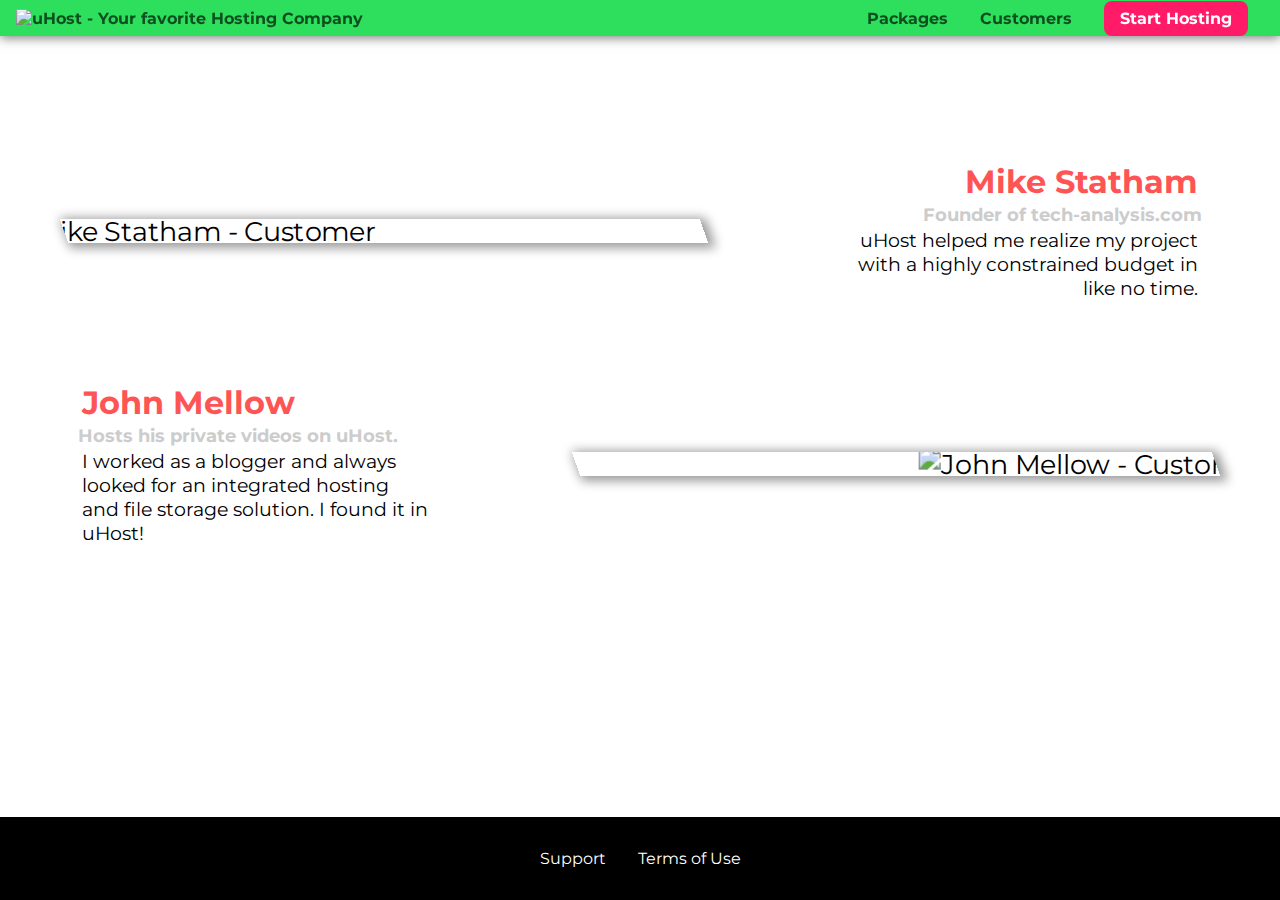
==== customers/index.html @ 2a942ebc "Add files via upload" ====
<!DOCTYPE html>
<html lang="en">

<head>
    <meta charset="UTF-8">
    <meta name="viewport" content="width=device-width, initial-scale=1.0">
    <meta http-equiv="X-UA-Compatible" content="ie=edge">
    <title>uHost Customers</title>
    <link rel="shortcut icon" href="../favicon.png">
    <link rel="stylesheet" href="../sharedweb.css">
    <link rel="stylesheet" href="customers.css">
    <script  defer src="../shared.js"></script>
</head>

<body>
    <div class="backdrop"></div>
  <header class="main-header">
    <div class="">
        <button class="toggle-button">
            <span class="toggle-button__bar"></span>
            <span class="toggle-button__bar"></span>
            <span class="toggle-button__bar"></span>
        </button>
        <a href="../index.html" class="main-header__brand">
           <img src="../images/uhost-icon.png" alt="uHost - Your favorite Hosting Company">
        </a>
    </div>
    <nav class="main-nav">
        <ul class="main-nav__items">
            <li class="main-nav__item">
                <a href="../Packages/index.html">Packages</a>
            </li>
            <li class="main-nav__item">
                <a href="index.html">Customers</a>
            </li>
            <li class="main-nav__item main-nav__item--cta">
                <a href="../start-hosting/index.html">Start Hosting</a>
            </li>
            
        </ul>
    </nav>
</header>
<nav class="mobile-nav">
    <ul class="mobile-nav__items">
        <li class="mobile-nav__item">
            <a href="../packages/index.html">Packages</a>
        </li>
        <li class="mobile-nav__item">
            <a href="index.html">Customers</a>
        </li>
        <li class="mobile-nav__item mobile-nav__item--cta">
            <a href="../start-hosting/index.html">Start Hosting</a>
        </li>
    </ul>
</nav>
    <main>
        <div>
            <div class="testimonial" id="customer-1">
                <div class="testimonial__image-container">
                    <img src="../images/customer-1.jpg" alt="Mike Statham - Customer" class="testimonial__image">
                </div>
                <div class="testimonial__info">
                    <h1 class="testimonial__name">Mike Statham</h1>
                    <h2 class="testimonial__subtitle">Founder of
                        <a href="tech-analysis.com">tech-analysis.com</a>
                    </h2>
                    <p class="testimonial__text">uHost helped me realize my project with a highly constrained budget in like no time.</p>
                </div>
            </div>
            <div class="testimonial" id="customer-2">

                <div class="testimonial__info">
                    <h1 class="testimonial__name">John Mellow</h1>
                    <h2 class="testimonial__subtitle">Hosts his private videos on uHost.
                    </h2>
                    <p class="testimonial__text">I worked as a blogger and always looked for an integrated hosting and file storage solution. I found
                        it in uHost!
                    </p>
                </div>
                <div class="testimonial__image-container">
                    <img src="../images/customer-2.jpg" alt="John Mellow - Customer" class="testimonial__image">
                </div>
            </div>
        </div>
    </main>
    <footer class="main-footer">
        <nav>
            <ul class="main-footer__links">
                <li class="main-footer__link">
                    <a href="#">Support</a>
                </li>
                <li class="main-footer__link">
                    <a href="#">Terms of Use</a>
                </li>
            </ul>
        </nav>
    </footer>

</body>

</html>
---- sharedweb.css ----
@import url('https://fonts.googleapis.com/css2?family=Roboto&display=swap');
@import url('https://fonts.googleapis.com/css2?family=Anton&display=swap');
@import url('https://fonts.googleapis.com/css2?family=Montserrat:wght@400;700&display=swap');

:root{
  --dark-green: #0e4f1f;
  --highlight-color: #ff1b68;
}

*{
  -webkit-box-sizing: border-box;
          box-sizing: border-box;
}
html{
  height: 100%;
}

body{
  font-family: 'Montserrat', sans-serif;
  margin: 0;
  display: -ms-grid;
  display: grid;
  -ms-grid-rows: 3.5rem auto fit-content(8rem);
  grid-template-rows: 3.5rem auto fit-content(8rem);
      grid-template-areas: "header"
                       "main"
                       "footer";
  /* padding-top: 3.5rem; */
  height: 100%;
}
body::-webkit-scrollbar {
  display: none;
}
.body {
  -ms-overflow-style: none;  /* IE and Edge */
  scrollbar-width: none;  /* Firefox */
}
main{
  -ms-grid-row: 2;
  -ms-grid-column: 1;
  /* min-height: cal(100vh - 3.5rem - 8rem); */
  /* grid-row: 2 / 3; */
  grid-area: main;
}
.backdrop{
  display: none;
  position: fixed;
  opacity: 0;
  top: 0;
  left: 0;
  z-index: 100;
  width: 100%;
  height: 200%;
  background: rgba(0, 0, 0, 0.5);
  -webkit-transition: opacity 0.2s linear;
  -o-transition: opacity 0.2s linear;
  transition: opacity 0.2s linear;
}
.main-header{
  width: 100%;
  background-color: #2ddf5c;
  padding: 0.5rem 1rem;
  position: fixed;
  top: 0;
  left: 0;
  -webkit-box-shadow: 0px 2px 10px  rgba(0, 0, 0, 0.5);
          box-shadow: 0px 2px 10px  rgba(0, 0, 0, 0.5);
  z-index: 60;
  display: -webkit-box;
  display: -ms-flexbox;
  display: flex;
  -webkit-box-align: center;
      -ms-flex-align: center;
          align-items: center;
  -webkit-box-pack: justify;
      -ms-flex-pack: justify;
          justify-content: space-between;
 }

 .toggle-button {
  width: 3rem;
  background: transparent;
  border: none;
  cursor: pointer;
  padding-top: 0;
  padding-bottom: 0;
  vertical-align: middle;
}

.toggle-button:focus {
  outline: none;
}

.toggle-button__bar {
  width: 100%;
  height: 0.2rem;
  background: black;
  display: block;
  margin: 0.6rem 0;
}

 .main-header__brand{
  color: var(--dark-green, #0e4f1f);
  text-decoration: none;
  font-weight: bold;
 }
 .main-header__brand img{
    height: 2.5rem;
    vertical-align: middle;
 }
 .main-nav{
  display: none;
}
 .main-nav__items{
  margin: 0;
  padding: 0;
  list-style: none;
  color: var(--dark-green);
  display: -webkit-box;
  display: -ms-flexbox;
  display: flex;
  }
.main-nav__item{
  margin: 0 1rem; 
}
.main-nav__item a,
.mobile-nav__item a{
  text-decoration: none;
  color: var(--dark-green);
  font-weight: bold;
  padding: 0.18rem 0;
}
.main-nav__item a:hover,
.main-nav__item a:active{
  color: white;
  border-bottom: 3px solid white;
}
.main-nav__item--cta{
  -webkit-animation: wiggle 400ms 3s 8 ease-out none;
          animation: wiggle 400ms 3s 8 ease-out none;
}
.main-nav__item--cta a,
.mobile-nav__item--cta a{
  color: white;
  background: var( --highlight-color);
  padding: 0.5rem 1rem;
  border-radius: 8px;
  
}
.main-nav__item--cta a:hover,
.main-nav__item--cta a:active,
.mobile-nav__item--cta a:hover,
.mobile-nav__item--cta a:active{
  color: var( --highlight-color);
  background: white;
  border: none; 
}

@media(min-width : 40rem){

  .toggle-button{
    display: none;
  }
  .main-nav{
  /* display: inline-block;
  text-align: right;
  width: calc(100% - 44px);
  vertical-align: middle; */
  display: -webkit-box;
  display: -ms-flexbox;
  display: flex;
  }
 
}

.main-footer{
  -ms-grid-row: 3;
  -ms-grid-column: 1;
  background: black;
  padding: 2rem;
  margin-top: 3rem;
  /* grid-row: 3 / 4; */
  grid-area: footer;

}
.main-footer__links{
  list-style: none;
  margin: 0;
  padding: 0;
  display: -webkit-box;
  display: -ms-flexbox;
  display: flex;
  -webkit-box-orient: vertical;
  -webkit-box-direction: normal;
      -ms-flex-direction: column;
          flex-direction: column;
  -webkit-box-align: center;
      -ms-flex-align: center;
          align-items: center;

}
.main-footer__link{
  margin: 0.5rem 0rem;
}
.main-footer__link a{
  text-decoration: none;
  color: white;
}
.main-footer__link a:hover,
.main-footer__link a:active{
  color: #ccc;
}
.mobile-nav {
  position: fixed;
  z-index: 101;
  top: 0;
  left: 0;
  background: white;
  width: 80%;
  height: 100vh;
  -webkit-transform: translateX(-100%);
      -ms-transform: translateX(-100%);
          transform: translateX(-100%);
  -webkit-transition: -webkit-transform 250ms ease-in-out;
  transition: -webkit-transform 250ms ease-in-out;
  -o-transition: transform 250ms ease-in-out ;
  transition: transform 250ms ease-in-out ;
  transition: transform 250ms ease-in-out, -webkit-transform 250ms ease-in-out;
}

.mobile-nav__items {
  width: 100%;
  height: 100%;
  list-style: none;
  margin: 0% auto;
  padding: 0;
  display: -webkit-box;
  display: -ms-flexbox;
  display: flex;
  -webkit-box-orient: vertical;
  -webkit-box-direction: normal;
      -ms-flex-direction: column;
          flex-direction: column;
  -webkit-box-align: center;
      -ms-flex-align: center;
          align-items: center;
  -webkit-box-pack: center;
      -ms-flex-pack: center;
          justify-content: center;
}

.mobile-nav__item {
  margin: 1rem 0;
}

.mobile-nav__item a {
  font-size: 1.5rem;
}
.button{
  background-color: var(--dark-green, #0e4f1f);
  color: white;
  font: inherit;
  border: 2px solid var(--dark-green);
  padding: 0.5rem;
  border-radius: 5px;
  font-weight: bold;
  cursor: pointer;
}
.button:hover,
.button:active{
  background: white;
  color: var(--dark-green);
}
.button:focus{
  outline: none;
}
.button[disabled]{
  cursor: not-allowed;
  border: #a1a1a1;
  background: #ccc;
  color: #a1a1a1;
}
.open{
  display: block !important;
  opacity: 1 !important;
  -webkit-transform: translateY(0) !important;
      -ms-transform: translateY(0) !important;
          transform: translateY(0) !important;
}


@media(min-width : 40rem){

  .main-footer__link{
    
    margin: 0rem 1rem;
  }
  .main-footer__links{
    -webkit-box-orient: horizontal;
    -webkit-box-direction: normal;
        -ms-flex-direction: row;
            flex-direction: row;
    -webkit-box-align: center;
        -ms-flex-align: center;
            align-items: center;
    -webkit-box-pack: center;
        -ms-flex-pack: center;
            justify-content: center;
  
  }
}

@-webkit-keyframes wiggle{
  0%{
    -webkit-transform: rotateZ(0);
            transform: rotateZ(0);
  }
  50%{
    -webkit-transform: rotateZ(-10deg);
            transform: rotateZ(-10deg);
  }
  100%{
    -webkit-transform: rotateZ(10deg);
            transform: rotateZ(10deg);
  }

}

@keyframes wiggle{
  0%{
    -webkit-transform: rotateZ(0);
            transform: rotateZ(0);
  }
  50%{
    -webkit-transform: rotateZ(-10deg);
            transform: rotateZ(-10deg);
  }
  100%{
    -webkit-transform: rotateZ(10deg);
            transform: rotateZ(10deg);
  }

}
---- customers/customers.css ----
main{
  padding-top: 2.5rem;
}

.testimonial {
  font-size: 1.2rem;

}

/* .testimonial__list {
  width: 80%;
  margin: auto;
} */

.testimonial__image-container{
  width: 60%;
  max-width: 40rem;
  /* display: inline-block; */
  /* vertical-align: middle; */
  box-shadow: 3px 2px 10px 3px rgba(0, 0, 0, 0.4);
  transform: skewX(20deg);
  overflow: hidden;

}
#customer-1:hover .testimonial__image-container {
  animation : flip-customer 1s ease-out forwards;
}
.testimonial__image{
  width: 100%;
  vertical-align: top;
  transform: skewX(-20deg) scale(1.4);
}

.testimonial__info {
  text-align: right;
  padding: 0.9rem;
}

#customer-2.testimonial {
  text-align: right;
}

#customer-2 .testimonial__info {
  text-align: left;
}

.testimonial__name {
  margin: 0.2rem;
  color: #ff5454;
  font-size: 2rem;
}
/* .testimonial__name:hover{
  letter-spacing: 5px;
  font-variant: small-caps;
} */

.testimonial__subtitle {
  margin: 0;
  font-size: 1.1rem;
  color: #ccc;
}

.testimonial__subtitle a {
  color: inherit;
  text-decoration: none;
}

.testimonial__subtitle a:hover,
.testimonial__subtitle a:active {
  color: #7a7a7a;
}

.testimonial__text {
  margin: 0.2rem;
  /* font-variant: small-caps; */
  /* letter-spacing: 5px; */
  /* white-space: normal; */
}

@media (min-width: 40rem){

  .testimonial {
    margin: 3rem auto;
    max-width: 1500px;
    display: flex;
    align-items: center;
    justify-content: space-around;
  }

  .testimonial__image-container{
     width: 66%;

  }
  .testimonial__info {
    width: 30%;
  }
}

@keyframes flip-customer{
  0%{
    transform: rotateY(0) skew(20deg);
  }
  50%{
    transform: rotateY(160deg) skew(20deg);
  }
  100%{
    transform: rotateY(360deg) skew(20deg);
  }
}
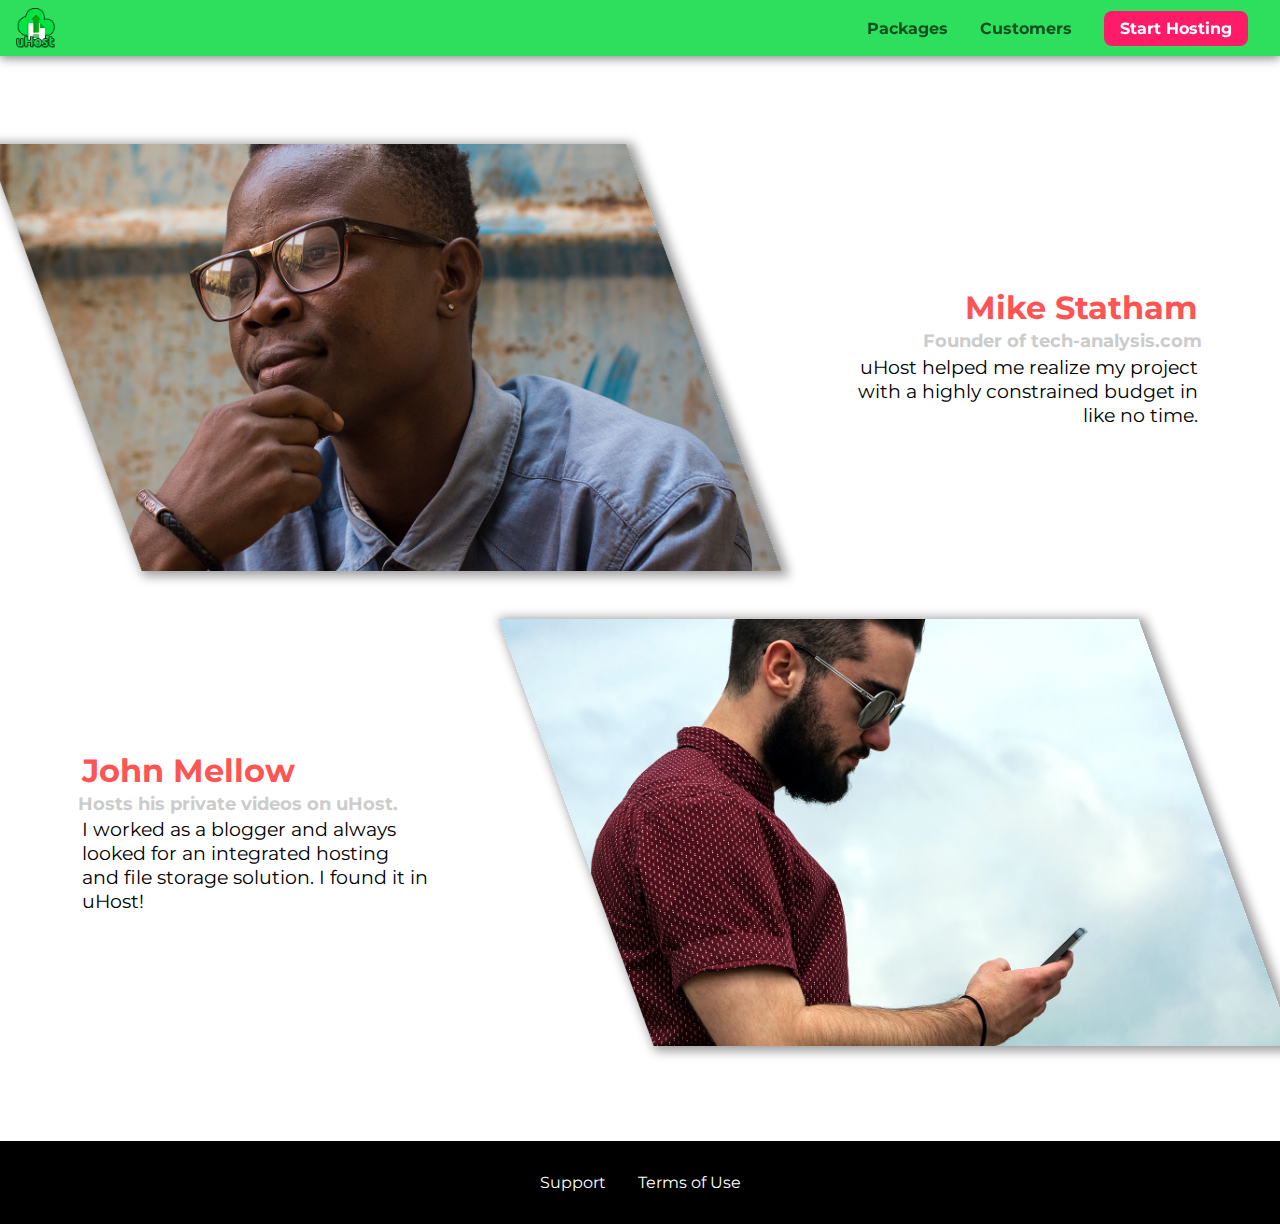
==== commit 79bbcbbc: "Update index.html" ====
--- a/customers/index.html
+++ b/customers/index.html
@@ -22,7 +22,7 @@
             <span class="toggle-button__bar"></span>
         </button>
         <a href="../index.html" class="main-header__brand">
-           <img src="../images/uhost-icon.png" alt="uHost - Your favorite Hosting Company">
+           <img src="../Images/uhost-icon.png" alt="uHost - Your favorite Hosting Company">
         </a>
     </div>
     <nav class="main-nav">
@@ -57,7 +57,7 @@
         <div>
             <div class="testimonial" id="customer-1">
                 <div class="testimonial__image-container">
-                    <img src="../images/customer-1.jpg" alt="Mike Statham - Customer" class="testimonial__image">
+                    <img src="../Images/customer-1.jpg" alt="Mike Statham - Customer" class="testimonial__image">
                 </div>
                 <div class="testimonial__info">
                     <h1 class="testimonial__name">Mike Statham</h1>
@@ -78,7 +78,7 @@
                     </p>
                 </div>
                 <div class="testimonial__image-container">
-                    <img src="../images/customer-2.jpg" alt="John Mellow - Customer" class="testimonial__image">
+                    <img src="../Images/customer-2.jpg" alt="John Mellow - Customer" class="testimonial__image">
                 </div>
             </div>
         </div>
@@ -98,4 +98,4 @@
 
 </body>
 
-</html>+</html>
